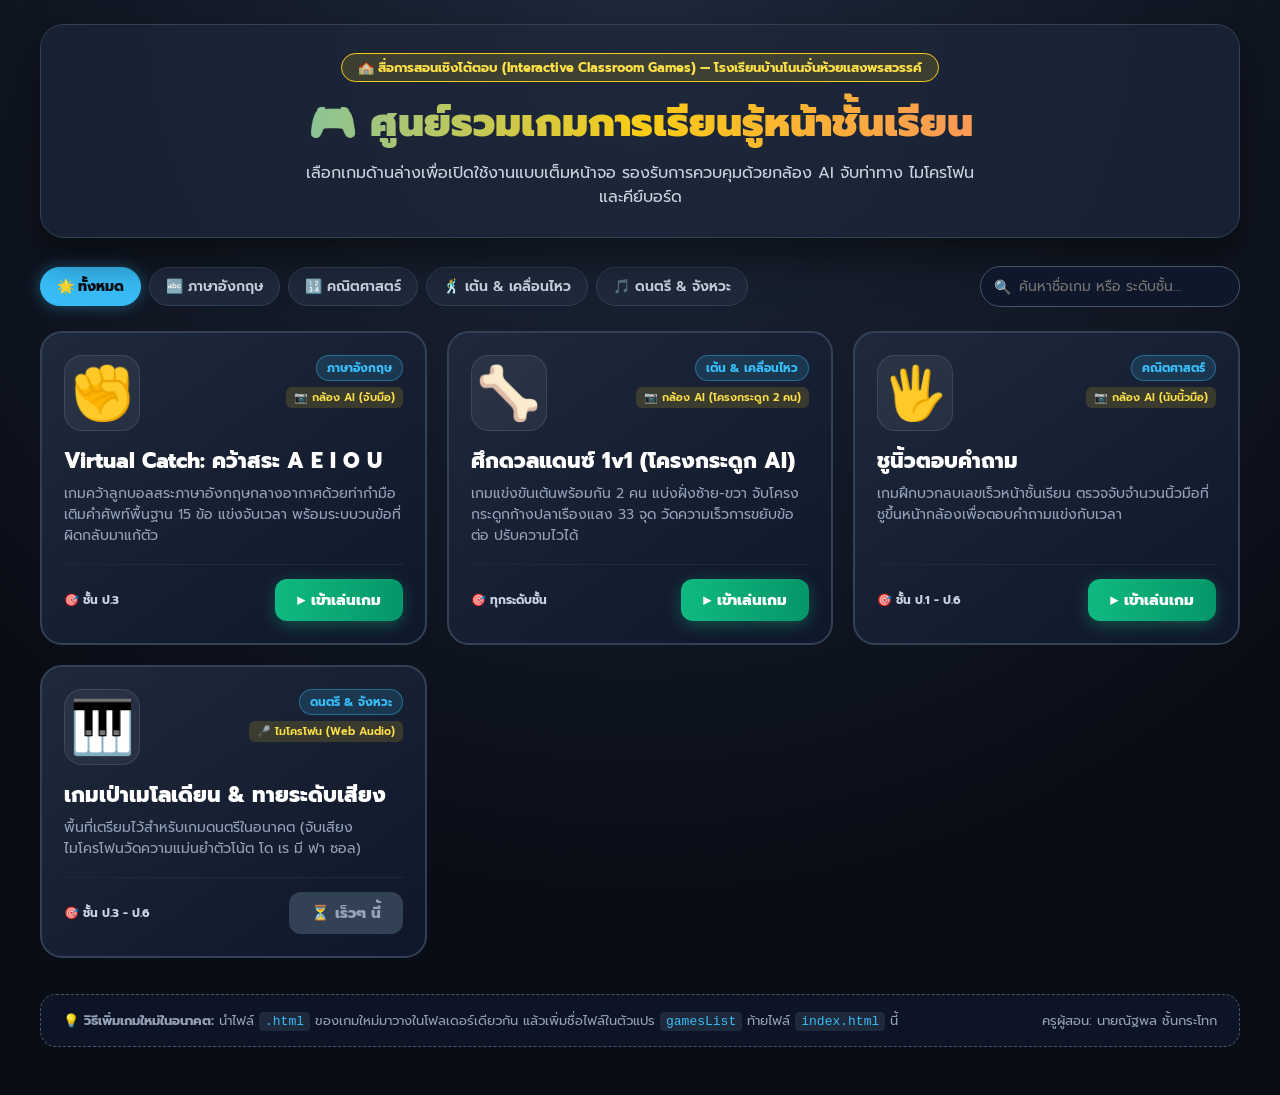
==== index.html @ 36663e43 "index.html" ====
<!DOCTYPE html>
<html lang="th">
<head>
  <meta charset="UTF-8">
  <meta name="viewport" content="width=device-width, initial-scale=1.0">
  <title>ศูนย์รวมเกมการศึกษาหน้าชั้นเรียน - โรงเรียนบ้านโนนจั่นห้วยแสงพรสวรรค์</title>
  <link href="https://fonts.googleapis.com/css2?family=Prompt:wght@400;500;600;700;800;900&display=swap" rel="stylesheet">
  <style>
    * { box-sizing: border-box; margin: 0; padding: 0; font-family: 'Prompt', sans-serif; }
    body {
      background: radial-gradient(circle at top, #1e293b 0%, #090d16 70%);
      color: #f8fafc;
      min-height: 100vh;
      display: flex;
      flex-direction: column;
      align-items: center;
      padding: 24px 16px 48px;
    }

    /* ส่วนหัวของหน้าเว็บ */
    .header {
      width: 100%;
      max-width: 1200px;
      text-align: center;
      margin-bottom: 28px;
      padding: 28px 20px;
      background: rgba(30, 41, 59, 0.65);
      border: 1px solid #334155;
      border-radius: 24px;
      backdrop-filter: blur(10px);
      box-shadow: 0 20px 40px rgba(0,0,0,0.5);
    }
    .school-badge {
      display: inline-block;
      background: rgba(250, 204, 21, 0.15);
      border: 1px solid #facc15;
      color: #fde047;
      font-size: 13px;
      font-weight: 700;
      padding: 4px 16px;
      border-radius: 999px;
      margin-bottom: 10px;
    }
    .header h1 {
      font-size: clamp(26px, 4vw, 40px);
      font-weight: 900;
      background: linear-gradient(90deg, #38bdf8, #facc15, #fb7185);
      -webkit-background-clip: text;
      -webkit-text-fill-color: transparent;
      margin-bottom: 8px;
    }
    .header p {
      color: #cbd5e1;
      font-size: 16px;
      max-width: 680px;
      margin: 0 auto;
    }

    /* แถบค้นหาและตัวกรองหมวดหมู่ */
    .filter-bar {
      width: 100%;
      max-width: 1200px;
      display: flex;
      justify-content: space-between;
      align-items: center;
      flex-wrap: wrap;
      gap: 12px;
      margin-bottom: 24px;
    }
    .category-tabs {
      display: flex;
      gap: 8px;
      flex-wrap: wrap;
    }
    .tab-btn {
      background: #1e293b;
      color: #cbd5e1;
      border: 1px solid #334155;
      padding: 8px 16px;
      border-radius: 999px;
      font-size: 14px;
      font-weight: 600;
      cursor: pointer;
      transition: all 0.2s;
    }
    .tab-btn:hover { background: #334155; color: #fff; }
    .tab-btn.active {
      background: #38bdf8;
      color: #090d16;
      border-color: #38bdf8;
      font-weight: 800;
      box-shadow: 0 0 15px rgba(56, 189, 248, 0.4);
    }

    .search-box {
      position: relative;
      min-width: 260px;
    }
    .search-box input {
      width: 100%;
      padding: 9px 16px 9px 38px;
      border-radius: 999px;
      border: 1px solid #475569;
      background: #0f172a;
      color: #fff;
      font-size: 14px;
      outline: none;
    }
    .search-box input:focus { border-color: #38bdf8; }
    .search-box::before {
      content: "🔍";
      position: absolute;
      left: 14px;
      top: 50%;
      transform: translateY(-50%);
      font-size: 14px;
    }

    /* ตารางการ์ดเกม (Grid) */
    .games-grid {
      width: 100%;
      max-width: 1200px;
      display: grid;
      grid-template-columns: repeat(auto-fill, minmax(320px, 1fr));
      gap: 20px;
    }

    .game-card {
      background: linear-gradient(145deg, #1e293b, #0f172a);
      border: 2px solid #334155;
      border-radius: 22px;
      padding: 22px;
      display: flex;
      flex-direction: column;
      justify-content: space-between;
      transition: transform 0.2s, border-color 0.2s, box-shadow 0.2s;
      position: relative;
      overflow: hidden;
    }
    .game-card:hover {
      transform: translateY(-6px);
      border-color: #38bdf8;
      box-shadow: 0 16px 35px rgba(0,0,0,0.7);
    }

    .card-top {
      display: flex;
      justify-content: space-between;
      align-items: flex-start;
      margin-bottom: 14px;
    }
    .game-icon {
      font-size: 52px;
      width: 76px;
      height: 76px;
      background: rgba(255, 255, 255, 0.06);
      border-radius: 18px;
      display: flex;
      align-items: center;
      justify-content: center;
      border: 1px solid rgba(255, 255, 255, 0.1);
    }
    .badges {
      display: flex;
      flex-direction: column;
      align-items: flex-end;
      gap: 6px;
    }
    .badge-cat {
      font-size: 12px;
      font-weight: 700;
      padding: 3px 10px;
      border-radius: 999px;
      background: rgba(56, 189, 248, 0.15);
      color: #38bdf8;
      border: 1px solid rgba(56, 189, 248, 0.4);
    }
    .badge-sensor {
      font-size: 11px;
      font-weight: 600;
      padding: 2px 8px;
      border-radius: 6px;
      background: rgba(250, 204, 21, 0.15);
      color: #fde047;
    }

    .game-title {
      font-size: 21px;
      font-weight: 800;
      color: #fff;
      margin-bottom: 6px;
    }
    .game-desc {
      font-size: 14px;
      color: #94a3b8;
      line-height: 1.5;
      margin-bottom: 18px;
    }

    .card-footer {
      display: flex;
      align-items: center;
      justify-content: space-between;
      gap: 10px;
      padding-top: 14px;
      border-top: 1px solid #1e293b;
    }
    .grade-tag {
      font-size: 12px;
      font-weight: 700;
      color: #cbd5e1;
    }
    .btn-play {
      background: linear-gradient(90deg, #10b981, #059669);
      color: #fff;
      text-decoration: none;
      font-weight: 800;
      font-size: 15px;
      padding: 10px 22px;
      border-radius: 12px;
      display: inline-flex;
      align-items: center;
      gap: 6px;
      transition: transform 0.1s, filter 0.2s;
      box-shadow: 0 4px 15px rgba(16, 185, 129, 0.35);
    }
    .btn-play:hover { filter: brightness(1.1); transform: scale(1.03); }
    .btn-play.coming-soon {
      background: #334155;
      color: #94a3b8;
      box-shadow: none;
      pointer-events: none;
    }

    /* กล่องคำแนะนำการเพิ่มเกมสำหรับครู */
    .admin-note {
      width: 100%;
      max-width: 1200px;
      margin-top: 36px;
      background: rgba(15, 23, 42, 0.8);
      border: 1px dashed #475569;
      border-radius: 16px;
      padding: 16px 22px;
      font-size: 13px;
      color: #94a3b8;
      display: flex;
      justify-content: space-between;
      align-items: center;
      flex-wrap: wrap;
      gap: 10px;
    }
    code {
      background: #1e293b;
      color: #38bdf8;
      padding: 2px 6px;
      border-radius: 4px;
      font-family: monospace;
    }
  </style>
</head>
<body>

  <!-- ส่วนหัว -->
  <header class="header">
    <div class="school-badge">🏫 สื่อการสอนเชิงโต้ตอบ (Interactive Classroom Games) — โรงเรียนบ้านโนนจั่นห้วยแสงพรสวรรค์</div>
    <h1>🎮 ศูนย์รวมเกมการเรียนรู้หน้าชั้นเรียน</h1>
    <p>เลือกเกมด้านล่างเพื่อเปิดใช้งานแบบเต็มหน้าจอ รองรับการควบคุมด้วยกล้อง AI จับท่าทาง ไมโครโฟน และคีย์บอร์ด</p>
  </header>

  <!-- แถบค้นหาและตัวกรองหมวดหมู่ -->
  <div class="filter-bar">
    <div class="category-tabs" id="categoryTabs">
      <button class="tab-btn active" data-cat="all">🌟 ทั้งหมด</button>
      <button class="tab-btn" data-cat="english">🔤 ภาษาอังกฤษ</button>
      <button class="tab-btn" data-cat="math">🔢 คณิตศาสตร์</button>
      <button class="tab-btn" data-cat="movement">🕺 เต้น & เคลื่อนไหว</button>
      <button class="tab-btn" data-cat="music">🎵 ดนตรี & จังหวะ</button>
    </div>
    <div class="search-box">
      <input type="text" id="searchInput" placeholder="ค้นหาชื่อเกม หรือ ระดับชั้น..." oninput="renderGames()">
    </div>
  </div>

  <!-- พื้นที่แสดงการ์ดเกมทั้งหมด -->
  <main class="games-grid" id="gamesGrid"></main>

  <!-- แถบแจ้งวิธีเพิ่มเกมใหม่ในอนาคต -->
  <footer class="admin-note">
    <div>💡 <strong>วิธีเพิ่มเกมใหม่ในอนาคต:</strong> นำไฟล์ <code>.html</code> ของเกมใหม่มาวางในโฟลเดอร์เดียวกัน แล้วเพิ่มชื่อไฟล์ในตัวแปร <code>gamesList</code> ท้ายไฟล์ <code>index.html</code> นี้</div>
    <div>ครูผู้สอน: นายณัฐพล ชั้นกระโทก</div>
  </footer>

  <script>
    // =========================================================================
    // 📌 รายการเกมทั้งหมด (ในอนาคตเพิ่มเกมใหม่ได้ง่ายๆ แค่คัดลอกบล็อก { ... } มาต่อท้าย)
    // =========================================================================
    const gamesList = [
      {
        title: "Virtual Catch: คว้าสระ A E I O U",
        desc: "เกมคว้าลูกบอลสระภาษาอังกฤษกลางอากาศด้วยท่ากำมือ เติมคำศัพท์พื้นฐาน 15 ข้อ แข่งจับเวลา พร้อมระบบวนข้อที่ผิดกลับมาแก้ตัว",
        icon: "✊",
        category: "english",
        categoryLabel: "ภาษาอังกฤษ",
        sensor: "📷 กล้อง AI (จับมือ)",
        grade: "ชั้น ป.3",
        file: "vowel-catch-p3.html", // ต้องตรงกับชื่อไฟล์ .html ที่บันทึกไว้
        ready: true
      },
      {
        title: "ศึกดวลแดนซ์ 1v1 (โครงกระดูก AI)",
        desc: "เกมแข่งขันเต้นพร้อมกัน 2 คน แบ่งฝั่งซ้าย-ขวา จับโครงกระดูกก้างปลาเรืองแสง 33 จุด วัดความเร็วการขยับข้อต่อ ปรับความไวได้",
        icon: "🦴",
        category: "movement",
        categoryLabel: "เต้น & เคลื่อนไหว",
        sensor: "📷 กล้อง AI (โครงกระดูก 2 คน)",
        grade: "ทุกระดับชั้น",
        file: "dance-battle-2p.html",
        ready: true
      },
      {
        title: "ชูนิ้วตอบคำถาม",
        desc: "เกมฝึกบวกลบเลขเร็วหน้าชั้นเรียน ตรวจจับจำนวนนิ้วมือที่ชูขึ้นหน้ากล้องเพื่อตอบคำถามแข่งกับเวลา",
        icon: "🖐️",
        category: "math",
        categoryLabel: "คณิตศาสตร์",
        sensor: "📷 กล้อง AI (นับนิ้วมือ)",
        grade: "ชั้น ป.1 - ป.6",
        file: "math-p3-gesture-quiz.html", // แก้ชื่อไฟล์ให้ตรงกับไฟล์เกมคณิตคิดเร็วของคุณครู
        ready: true
      },
      {
        title: "เกมเป่าเมโลเดียน & ทายระดับเสียง",
        desc: "พื้นที่เตรียมไว้สำหรับเกมดนตรีในอนาคต (จับเสียงไมโครโฟนวัดความแม่นยำตัวโน้ต โด เร มี ฟา ซอล)",
        icon: "🎹",
        category: "music",
        categoryLabel: "ดนตรี & จังหวะ",
        sensor: "🎤 ไมโครโฟน (Web Audio)",
        grade: "ชั้น ป.3 - ป.6",
        file: "melodion-pitch-game.html",
        ready: false // เปลี่ยนเป็น true เมื่อสร้างไฟล์เกมนี้เสร็จแล้ว
      }
    ];
    // =========================================================================

    let activeCategory = "all";

    // ตั้งค่าปุ่มเลือกหมวดหมู่
    document.querySelectorAll('.tab-btn').forEach(btn => {
      btn.addEventListener('click', () => {
        document.querySelectorAll('.tab-btn').forEach(b => b.classList.remove('active'));
        btn.classList.add('active');
        activeCategory = btn.dataset.cat;
        renderGames();
      });
    });

    // วาดการ์ดเกมทั้งหมดลงหน้าจอ
    function renderGames() {
      const grid = document.getElementById('gamesGrid');
      const keyword = document.getElementById('searchInput').value.toLowerCase().trim();
      grid.innerHTML = '';

      const filtered = gamesList.filter(g => {
        const matchCat = activeCategory === 'all' || g.category === activeCategory;
        const matchText = g.title.toLowerCase().includes(keyword) ||
                          g.desc.toLowerCase().includes(keyword) ||
                          g.grade.toLowerCase().includes(keyword);
        return matchCat && matchText;
      });

      if (filtered.length === 0) {
        grid.innerHTML = `<div style="grid-column: 1/-1; text-align:center; padding:40px; color:#94a3b8; font-size:18px;">ไม่พบเกมที่ค้นหา ลองเลือกหมวดหมู่ "ทั้งหมด" ดูนะครับ</div>`;
        return;
      }

      filtered.forEach(game => {
        const card = document.createElement('div');
        card.className = 'game-card';
        card.innerHTML = `
          <div>
            <div class="card-top">
              <div class="game-icon">${game.icon}</div>
              <div class="badges">
                <span class="badge-cat">${game.categoryLabel}</span>
                <span class="badge-sensor">${game.sensor}</span>
              </div>
            </div>
            <h2 class="game-title">${game.title}</h2>
            <p class="game-desc">${game.desc}</p>
          </div>
          <div class="card-footer">
            <span class="grade-tag">🎯 ${game.grade}</span>
            ${game.ready
              ? `<a href="${game.file}" target="_blank" class="btn-play">▶ เข้าเล่นเกม</a>`
              : `<span class="btn-play coming-soon">⏳ เร็วๆ นี้</span>`
            }
          </div>
        `;
        grid.appendChild(card);
      });
    }

    renderGames();
  </script>
</body>
</html>
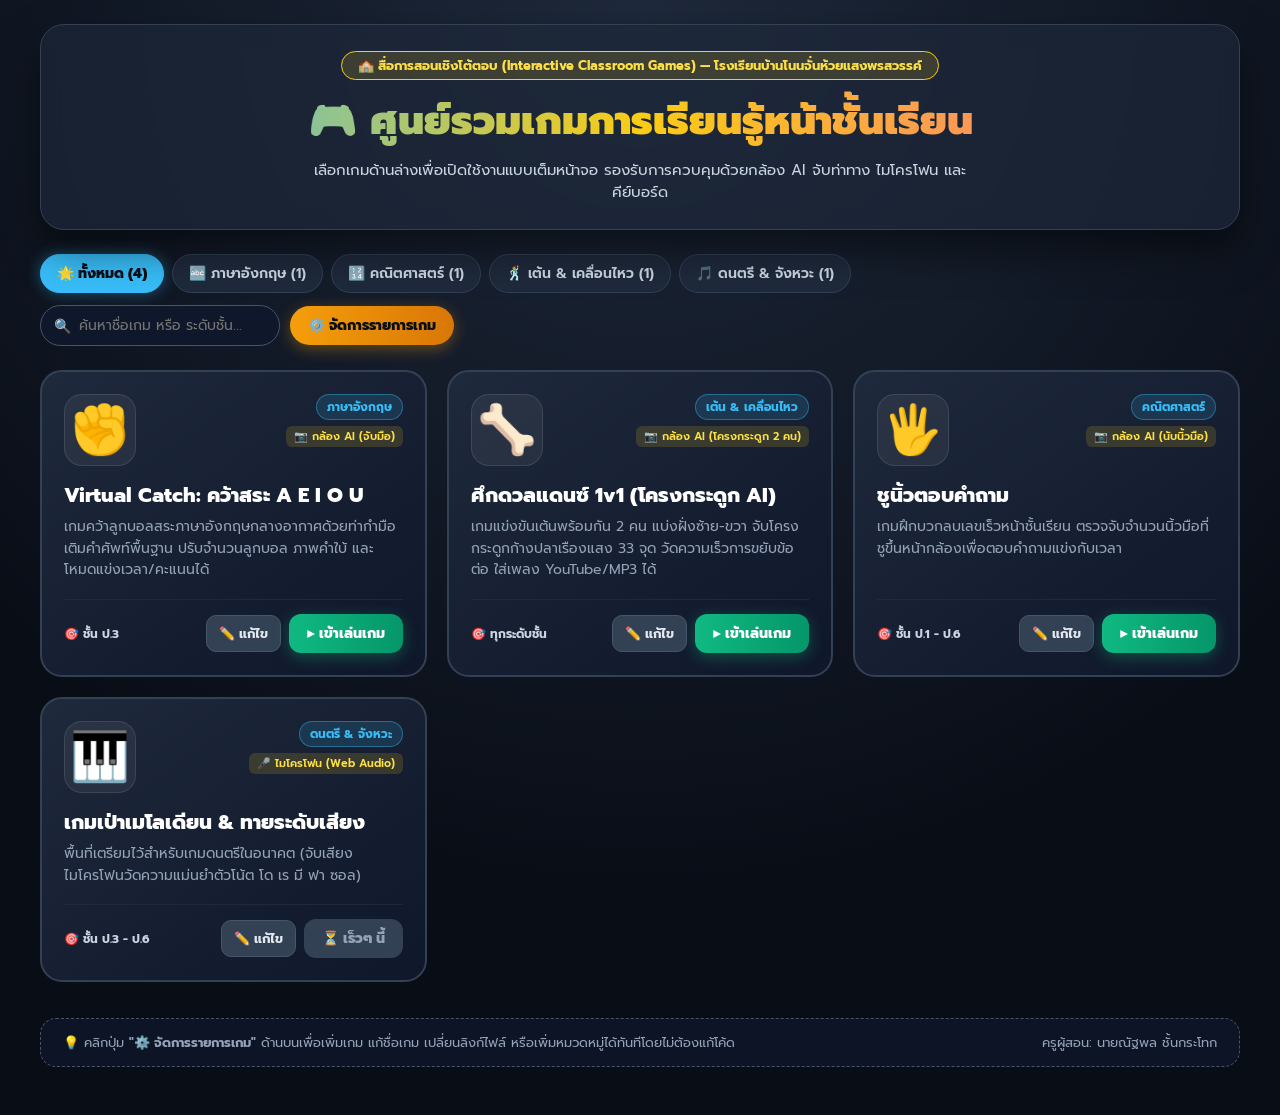
==== commit c485fb7e: "index.html" ====
--- a/index.html
+++ b/index.html
@@ -22,13 +22,14 @@
       width: 100%;
       max-width: 1200px;
       text-align: center;
-      margin-bottom: 28px;
-      padding: 28px 20px;
+      margin-bottom: 24px;
+      padding: 26px 20px;
       background: rgba(30, 41, 59, 0.65);
       border: 1px solid #334155;
       border-radius: 24px;
       backdrop-filter: blur(10px);
       box-shadow: 0 20px 40px rgba(0,0,0,0.5);
+      position: relative;
     }
     .school-badge {
       display: inline-block;
@@ -51,12 +52,12 @@
     }
     .header p {
       color: #cbd5e1;
-      font-size: 16px;
+      font-size: 15px;
       max-width: 680px;
       margin: 0 auto;
     }
 
-    /* แถบค้นหาและตัวกรองหมวดหมู่ */
+    /* แถบค้นหา ตัวกรองหมวดหมู่ และปุ่มจัดการ */
     .filter-bar {
       width: 100%;
       max-width: 1200px;
@@ -92,9 +93,15 @@
       box-shadow: 0 0 15px rgba(56, 189, 248, 0.4);
     }
 
+    .right-tools {
+      display: flex;
+      align-items: center;
+      gap: 10px;
+      flex-wrap: wrap;
+    }
     .search-box {
       position: relative;
-      min-width: 260px;
+      min-width: 240px;
     }
     .search-box input {
       width: 100%;
@@ -116,12 +123,29 @@
       font-size: 14px;
     }
 
+    .btn-manage {
+      background: linear-gradient(90deg, #f59e0b, #d97706);
+      color: #090d16;
+      border: none;
+      padding: 9px 18px;
+      border-radius: 999px;
+      font-size: 14px;
+      font-weight: 800;
+      cursor: pointer;
+      display: inline-flex;
+      align-items: center;
+      gap: 6px;
+      box-shadow: 0 4px 15px rgba(245, 158, 11, 0.35);
+      transition: transform 0.1s, filter 0.2s;
+    }
+    .btn-manage:hover { filter: brightness(1.1); transform: scale(1.03); }
+
     /* ตารางการ์ดเกม (Grid) */
     .games-grid {
       width: 100%;
       max-width: 1200px;
       display: grid;
-      grid-template-columns: repeat(auto-fill, minmax(320px, 1fr));
+      grid-template-columns: repeat(auto-fill, minmax(330px, 1fr));
       gap: 20px;
     }
 
@@ -138,7 +162,7 @@
       overflow: hidden;
     }
     .game-card:hover {
-      transform: translateY(-6px);
+      transform: translateY(-5px);
       border-color: #38bdf8;
       box-shadow: 0 16px 35px rgba(0,0,0,0.7);
     }
@@ -148,17 +172,19 @@
       justify-content: space-between;
       align-items: flex-start;
       margin-bottom: 14px;
+      gap: 10px;
     }
     .game-icon {
-      font-size: 52px;
-      width: 76px;
-      height: 76px;
+      font-size: 48px;
+      width: 72px;
+      height: 72px;
       background: rgba(255, 255, 255, 0.06);
       border-radius: 18px;
       display: flex;
       align-items: center;
       justify-content: center;
       border: 1px solid rgba(255, 255, 255, 0.1);
+      flex-shrink: 0;
     }
     .badges {
       display: flex;
@@ -185,7 +211,7 @@
     }
 
     .game-title {
-      font-size: 21px;
+      font-size: 20px;
       font-weight: 800;
       color: #fff;
       margin-bottom: 6px;
@@ -193,7 +219,7 @@
     .game-desc {
       font-size: 14px;
       color: #94a3b8;
-      line-height: 1.5;
+      line-height: 1.55;
       margin-bottom: 18px;
     }
 
@@ -201,22 +227,40 @@
       display: flex;
       align-items: center;
       justify-content: space-between;
-      gap: 10px;
+      gap: 8px;
       padding-top: 14px;
       border-top: 1px solid #1e293b;
+      flex-wrap: wrap;
     }
     .grade-tag {
       font-size: 12px;
       font-weight: 700;
       color: #cbd5e1;
     }
+    .card-actions {
+      display: flex;
+      align-items: center;
+      gap: 8px;
+    }
+    .btn-quick-edit {
+      background: #334155;
+      color: #e2e8f0;
+      border: 1px solid #475569;
+      padding: 8px 12px;
+      border-radius: 10px;
+      font-size: 13px;
+      font-weight: 700;
+      cursor: pointer;
+    }
+    .btn-quick-edit:hover { background: #475569; color: #fff; }
+
     .btn-play {
       background: linear-gradient(90deg, #10b981, #059669);
       color: #fff;
       text-decoration: none;
       font-weight: 800;
-      font-size: 15px;
-      padding: 10px 22px;
+      font-size: 14px;
+      padding: 9px 18px;
       border-radius: 12px;
       display: inline-flex;
       align-items: center;
@@ -232,7 +276,7 @@
       pointer-events: none;
     }
 
-    /* กล่องคำแนะนำการเพิ่มเกมสำหรับครู */
+    /* แถบด้านล่าง */
     .admin-note {
       width: 100%;
       max-width: 1200px;
@@ -240,7 +284,7 @@
       background: rgba(15, 23, 42, 0.8);
       border: 1px dashed #475569;
       border-radius: 16px;
-      padding: 16px 22px;
+      padding: 14px 22px;
       font-size: 13px;
       color: #94a3b8;
       display: flex;
@@ -249,12 +293,184 @@
       flex-wrap: wrap;
       gap: 10px;
     }
-    code {
+
+    /* =================================================================
+       หน้าต่างจัดการรายการเกมและหมวดหมู่ (Manager Modal)
+       ================================================================= */
+    .modal-backdrop {
+      display: none;
+      position: fixed;
+      inset: 0;
+      background: rgba(9, 13, 22, 0.9);
+      backdrop-filter: blur(6px);
+      z-index: 9999;
+      align-items: center;
+      justify-content: center;
+      padding: 16px;
+    }
+    .modal-box {
       background: #1e293b;
+      border: 2px solid #facc15;
+      border-radius: 22px;
+      width: 100%;
+      max-width: 1050px;
+      max-height: 92vh;
+      display: flex;
+      flex-direction: column;
+      overflow: hidden;
+      box-shadow: 0 25px 60px rgba(0,0,0,0.9);
+    }
+    .modal-header {
+      padding: 16px 22px;
+      background: #0f172a;
+      border-bottom: 1px solid #334155;
+      display: flex;
+      justify-content: space-between;
+      align-items: center;
+      flex-wrap: wrap;
+      gap: 10px;
+    }
+    .modal-header h2 { font-size: 18px; color: #facc15; }
+    .header-io-btns { display: flex; gap: 8px; flex-wrap: wrap; }
+    .btn-sm {
+      padding: 7px 12px;
+      border-radius: 8px;
+      border: none;
+      font-size: 13px;
+      font-weight: 700;
+      cursor: pointer;
+      color: #fff;
+    }
+    .btn-sm:hover { filter: brightness(1.1); }
+
+    .modal-body {
+      padding: 18px 22px;
+      overflow-y: auto;
+      display: flex;
+      flex-direction: column;
+      gap: 18px;
+    }
+
+    /* ส่วนจัดการหมวดหมู่ */
+    .section-card {
+      background: #0f172a;
+      border: 1px solid #334155;
+      border-radius: 14px;
+      padding: 14px 16px;
+    }
+    .section-title {
+      font-size: 14px;
+      font-weight: 800;
       color: #38bdf8;
-      padding: 2px 6px;
-      border-radius: 4px;
-      font-family: monospace;
+      margin-bottom: 10px;
+      display: flex;
+      justify-content: space-between;
+      align-items: center;
+    }
+    .cat-chips-wrap {
+      display: flex;
+      flex-wrap: wrap;
+      gap: 8px;
+      align-items: center;
+    }
+    .cat-chip {
+      display: flex;
+      align-items: center;
+      gap: 6px;
+      background: #1e293b;
+      border: 1px solid #475569;
+      padding: 4px 10px;
+      border-radius: 999px;
+      font-size: 13px;
+    }
+    .cat-chip input {
+      background: transparent;
+      border: none;
+      color: #fff;
+      font-size: 13px;
+      font-weight: 600;
+      width: 110px;
+      outline: none;
+    }
+    .cat-chip button {
+      background: transparent;
+      border: none;
+      color: #f87171;
+      font-weight: 800;
+      cursor: pointer;
+      font-size: 14px;
+    }
+
+    /* รายการฟอร์มแก้ไขแต่ละเกม */
+    .game-edit-item {
+      background: #0f172a;
+      border: 1px solid #334155;
+      border-radius: 14px;
+      padding: 14px 16px;
+      display: flex;
+      flex-direction: column;
+      gap: 10px;
+    }
+    .game-edit-item.highlight {
+      border-color: #facc15;
+      box-shadow: 0 0 15px rgba(250, 204, 21, 0.25);
+    }
+    .edit-item-head {
+      display: flex;
+      justify-content: space-between;
+      align-items: center;
+      gap: 8px;
+      flex-wrap: wrap;
+    }
+    .edit-grid {
+      display: grid;
+      grid-template-columns: 75px 1.4fr 1fr 1fr;
+      gap: 8px;
+    }
+    .edit-grid-2 {
+      display: grid;
+      grid-template-columns: 1.5fr 1fr 0.8fr;
+      gap: 8px;
+    }
+    .field-group {
+      display: flex;
+      flex-direction: column;
+      gap: 3px;
+    }
+    .field-group label {
+      font-size: 11px;
+      color: #94a3b8;
+      font-weight: 600;
+    }
+    .field-group input, .field-group select, .field-group textarea {
+      background: #1e293b;
+      border: 1px solid #475569;
+      color: #fff;
+      padding: 7px 10px;
+      border-radius: 8px;
+      font-size: 13px;
+      width: 100%;
+    }
+    .field-group input:focus, .field-group select:focus, .field-group textarea:focus {
+      border-color: #facc15;
+      outline: none;
+    }
+
+    .modal-footer {
+      padding: 14px 22px;
+      background: #0f172a;
+      border-top: 1px solid #334155;
+      display: flex;
+      justify-content: space-between;
+      align-items: center;
+      flex-wrap: wrap;
+      gap: 10px;
+    }
+
+    @media (max-width: 768px) {
+      .edit-grid, .edit-grid-2 {
+        grid-template-columns: 1fr;
+      }
     }
   </style>
 </head>
@@ -267,92 +483,195 @@
     <p>เลือกเกมด้านล่างเพื่อเปิดใช้งานแบบเต็มหน้าจอ รองรับการควบคุมด้วยกล้อง AI จับท่าทาง ไมโครโฟน และคีย์บอร์ด</p>
   </header>
 
-  <!-- แถบค้นหาและตัวกรองหมวดหมู่ -->
+  <!-- แถบค้นหา ตัวกรองหมวดหมู่ และปุ่มจัดการ -->
   <div class="filter-bar">
-    <div class="category-tabs" id="categoryTabs">
-      <button class="tab-btn active" data-cat="all">🌟 ทั้งหมด</button>
-      <button class="tab-btn" data-cat="english">🔤 ภาษาอังกฤษ</button>
-      <button class="tab-btn" data-cat="math">🔢 คณิตศาสตร์</button>
-      <button class="tab-btn" data-cat="movement">🕺 เต้น & เคลื่อนไหว</button>
-      <button class="tab-btn" data-cat="music">🎵 ดนตรี & จังหวะ</button>
-    </div>
-    <div class="search-box">
-      <input type="text" id="searchInput" placeholder="ค้นหาชื่อเกม หรือ ระดับชั้น..." oninput="renderGames()">
+    <div class="category-tabs" id="categoryTabs"></div>
+
+    <div class="right-tools">
+      <div class="search-box">
+        <input type="text" id="searchInput" placeholder="ค้นหาชื่อเกม หรือ ระดับชั้น..." oninput="renderGames()">
+      </div>
+      <button type="button" class="btn-manage" onclick="openManagerModal()">⚙️ จัดการรายการเกม</button>
     </div>
   </div>
 
   <!-- พื้นที่แสดงการ์ดเกมทั้งหมด -->
   <main class="games-grid" id="gamesGrid"></main>
 
-  <!-- แถบแจ้งวิธีเพิ่มเกมใหม่ในอนาคต -->
+  <!-- แถบด้านล่าง -->
   <footer class="admin-note">
-    <div>💡 <strong>วิธีเพิ่มเกมใหม่ในอนาคต:</strong> นำไฟล์ <code>.html</code> ของเกมใหม่มาวางในโฟลเดอร์เดียวกัน แล้วเพิ่มชื่อไฟล์ในตัวแปร <code>gamesList</code> ท้ายไฟล์ <code>index.html</code> นี้</div>
+    <div>💡 คลิกปุ่ม <strong>"⚙️ จัดการรายการเกม"</strong> ด้านบนเพื่อเพิ่มเกม แก้ชื่อเกม เปลี่ยนลิงก์ไฟล์ หรือเพิ่มหมวดหมู่ได้ทันทีโดยไม่ต้องแก้โค้ด</div>
     <div>ครูผู้สอน: นายณัฐพล ชั้นกระโทก</div>
   </footer>
 
+  <!-- หน้าต่างจัดการรายการเกมและหมวดหมู่ -->
+  <div class="modal-backdrop" id="managerModal">
+    <div class="modal-box">
+      <div class="modal-header">
+        <h2>⚙️ จัดการรายการเกมและหมวดหมู่</h2>
+        <div class="header-io-btns">
+          <input type="file" id="importJsonInput" accept=".json" style="display:none;" onchange="importPortalConfig(event)">
+          <button type="button" class="btn-sm" style="background:#0ea5e9;" onclick="document.getElementById('importJsonInput').click()">📂 นำเข้า (.json)</button>
+          <button type="button" class="btn-sm" style="background:#6366f1;" onclick="exportPortalConfig()">💾 ส่งออกไฟล์ตั้งค่า (games-config.json)</button>
+          <button type="button" class="btn-sm" style="background:#475569;" onclick="resetPortalConfig()">🔄 คืนค่าเริ่มต้น</button>
+        </div>
+      </div>
+
+      <div class="modal-body">
+        <!-- จัดการหมวดหมู่ -->
+        <div class="section-card">
+          <div class="section-title">
+            <span>🏷️ หมวดหมู่เกม (แท็บตัวกรองด้านบน)</span>
+            <button type="button" class="btn-sm" style="background:#3b82f6;" onclick="addNewCategory()">➕ เพิ่มหมวดหมู่</button>
+          </div>
+          <div class="cat-chips-wrap" id="categoryEditorWrap"></div>
+        </div>
+
+        <!-- จัดการรายการเกม -->
+        <div style="display:flex; justify-content:space-between; align-items:center;">
+          <span style="font-size:15px; font-weight:800; color:#facc15;">🕹️ รายการเกมทั้งหมด (<span id="draftGameCount">0</span> เกม)</span>
+          <button type="button" class="btn-sm" style="background:#10b981; color:#052e16;" onclick="addNewGameItem()">➕ เพิ่มเกมใหม่</button>
+        </div>
+
+        <div id="gamesEditorList" style="display:flex; flex-direction:column; gap:12px;"></div>
+      </div>
+
+      <div class="modal-footer">
+        <span style="font-size:12px; color:#94a3b8;">* หากต้องการอัปเดตให้ทุกเครื่องที่เข้าผ่าน GitHub เห็นตรงกัน ให้กดส่งออกไฟล์ <code>games-config.json</code> ไปวางทับในโฟลเดอร์เว็บ</span>
+        <div style="display:flex; gap:10px;">
+          <button type="button" class="btn-sm" style="background:#475569; padding:10px 18px;" onclick="closeManagerModal(false)">ยกเลิก</button>
+          <button type="button" class="btn-sm" style="background:#10b981; color:#052e16; font-size:15px; padding:10px 24px;" onclick="closeManagerModal(true)">✅ บันทึกการเปลี่ยนแปลง</button>
+        </div>
+      </div>
+    </div>
+  </div>
+
   <script>
-    // =========================================================================
-    // 📌 รายการเกมทั้งหมด (ในอนาคตเพิ่มเกมใหม่ได้ง่ายๆ แค่คัดลอกบล็อก { ... } มาต่อท้าย)
-    // =========================================================================
-    const gamesList = [
-      {
-        title: "Virtual Catch: คว้าสระ A E I O U",
-        desc: "เกมคว้าลูกบอลสระภาษาอังกฤษกลางอากาศด้วยท่ากำมือ เติมคำศัพท์พื้นฐาน 15 ข้อ แข่งจับเวลา พร้อมระบบวนข้อที่ผิดกลับมาแก้ตัว",
-        icon: "✊",
-        category: "english",
-        categoryLabel: "ภาษาอังกฤษ",
-        sensor: "📷 กล้อง AI (จับมือ)",
-        grade: "ชั้น ป.3",
-        file: "vowel-catch-p3.html", // ต้องตรงกับชื่อไฟล์ .html ที่บันทึกไว้
-        ready: true
-      },
-      {
-        title: "ศึกดวลแดนซ์ 1v1 (โครงกระดูก AI)",
-        desc: "เกมแข่งขันเต้นพร้อมกัน 2 คน แบ่งฝั่งซ้าย-ขวา จับโครงกระดูกก้างปลาเรืองแสง 33 จุด วัดความเร็วการขยับข้อต่อ ปรับความไวได้",
-        icon: "🦴",
-        category: "movement",
-        categoryLabel: "เต้น & เคลื่อนไหว",
-        sensor: "📷 กล้อง AI (โครงกระดูก 2 คน)",
-        grade: "ทุกระดับชั้น",
-        file: "dance-battle-2p.html",
-        ready: true
-      },
-      {
-        title: "ชูนิ้วตอบคำถาม",
-        desc: "เกมฝึกบวกลบเลขเร็วหน้าชั้นเรียน ตรวจจับจำนวนนิ้วมือที่ชูขึ้นหน้ากล้องเพื่อตอบคำถามแข่งกับเวลา",
-        icon: "🖐️",
-        category: "math",
-        categoryLabel: "คณิตศาสตร์",
-        sensor: "📷 กล้อง AI (นับนิ้วมือ)",
-        grade: "ชั้น ป.1 - ป.6",
-        file: "math-p3-gesture-quiz.html", // แก้ชื่อไฟล์ให้ตรงกับไฟล์เกมคณิตคิดเร็วของคุณครู
-        ready: true
-      },
-      {
-        title: "เกมเป่าเมโลเดียน & ทายระดับเสียง",
-        desc: "พื้นที่เตรียมไว้สำหรับเกมดนตรีในอนาคต (จับเสียงไมโครโฟนวัดความแม่นยำตัวโน้ต โด เร มี ฟา ซอล)",
-        icon: "🎹",
-        category: "music",
-        categoryLabel: "ดนตรี & จังหวะ",
-        sensor: "🎤 ไมโครโฟน (Web Audio)",
-        grade: "ชั้น ป.3 - ป.6",
-        file: "melodion-pitch-game.html",
-        ready: false // เปลี่ยนเป็น true เมื่อสร้างไฟล์เกมนี้เสร็จแล้ว
+    const STORAGE_KEY = "nonchan_classroom_games_portal_v1";
+
+    // ข้อมูลตั้งต้น (Fallback หากยังไม่มีไฟล์ games-config.json หรือ localStorage)
+    const defaultPortalData = {
+      categories: [
+        { id: "english", label: "🔤 ภาษาอังกฤษ" },
+        { id: "math", label: "🔢 คณิตศาสตร์" },
+        { id: "movement", label: "🕺 เต้น & เคลื่อนไหว" },
+        { id: "music", label: "🎵 ดนตรี & จังหวะ" }
+      ],
+      games: [
+        {
+          title: "Virtual Catch: คว้าสระ A E I O U",
+          desc: "เกมคว้าลูกบอลสระภาษาอังกฤษกลางอากาศด้วยท่ากำมือ เติมคำศัพท์พื้นฐาน ปรับจำนวนลูกบอล ภาพคำใบ้ และโหมดแข่งเวลา/คะแนนได้",
+          icon: "✊",
+          category: "english",
+          sensor: "📷 กล้อง AI (จับมือ)",
+          grade: "ชั้น ป.3",
+          file: "vowel-catch-p3.html",
+          ready: true
+        },
+        {
+          title: "ศึกดวลแดนซ์ 1v1 (โครงกระดูก AI)",
+          desc: "เกมแข่งขันเต้นพร้อมกัน 2 คน แบ่งฝั่งซ้าย-ขวา จับโครงกระดูกก้างปลาเรืองแสง 33 จุด วัดความเร็วการขยับข้อต่อ ใส่เพลง YouTube/MP3 ได้",
+          icon: "🦴",
+          category: "movement",
+          sensor: "📷 กล้อง AI (โครงกระดูก 2 คน)",
+          grade: "ทุกระดับชั้น",
+          file: "dance-battle-2p.html",
+          ready: true
+        },
+        {
+          title: "ชูนิ้วตอบคำถาม",
+          desc: "เกมฝึกบวกลบเลขเร็วหน้าชั้นเรียน ตรวจจับจำนวนนิ้วมือที่ชูขึ้นหน้ากล้องเพื่อตอบคำถามแข่งกับเวลา",
+          icon: "🖐️",
+          category: "math",
+          sensor: "📷 กล้อง AI (นับนิ้วมือ)",
+          grade: "ชั้น ป.1 - ป.6",
+          file: "math-p3-gesture-quiz.html",
+          ready: true
+        },
+        {
+          title: "เกมเป่าเมโลเดียน & ทายระดับเสียง",
+          desc: "พื้นที่เตรียมไว้สำหรับเกมดนตรีในอนาคต (จับเสียงไมโครโฟนวัดความแม่นยำตัวโน้ต โด เร มี ฟา ซอล)",
+          icon: "🎹",
+          category: "music",
+          sensor: "🎤 ไมโครโฟน (Web Audio)",
+          grade: "ชั้น ป.3 - ป.6",
+          file: "melodion-pitch-game.html",
+          ready: false
+        }
+      ]
+    };
+
+    let portalData = JSON.parse(JSON.stringify(defaultPortalData));
+    let draftData = null;
+    let activeCategory = "all";
+
+    // โหลดข้อมูลตามลำดับความสำคัญ: localStorage -> games-config.json -> defaultPortalData
+    async function initPortal() {
+      let loadedFromLocal = false;
+      try {
+        const localStr = localStorage.getItem(STORAGE_KEY);
+        if (localStr) {
+          const parsed = JSON.parse(localStr);
+          if (parsed && Array.isArray(parsed.games) && Array.isArray(parsed.categories)) {
+            portalData = parsed;
+            loadedFromLocal = true;
+          }
+        }
+      } catch (e) {}
+
+      if (!loadedFromLocal) {
+        try {
+          const res = await fetch('./games-config.json', { cache: 'no-store' });
+          if (res.ok) {
+            const externalJson = await res.json();
+            if (externalJson && Array.isArray(externalJson.games) && Array.isArray(externalJson.categories)) {
+              portalData = externalJson;
+            }
+          }
+        } catch (e) {
+          // ไม่มีไฟล์ games-config.json ภายนอก ให้ใช้ค่าเริ่มต้นต่อไป
+        }
       }
-    ];
-    // =========================================================================
-
-    let activeCategory = "all";
-
-    // ตั้งค่าปุ่มเลือกหมวดหมู่
-    document.querySelectorAll('.tab-btn').forEach(btn => {
-      btn.addEventListener('click', () => {
-        document.querySelectorAll('.tab-btn').forEach(b => b.classList.remove('active'));
-        btn.classList.add('active');
-        activeCategory = btn.dataset.cat;
+
+      renderCategoryTabs();
+      renderGames();
+    }
+
+    function getCategoryLabel(catId) {
+      const found = portalData.categories.find(c => c.id === catId);
+      if (!found) return "ทั่วไป";
+      // ตัดอีโมจิด้านหน้าออกสำหรับแสดงในป้าย badge บนการ์ด
+      return found.label.replace(/^[^\u0E00-\u0E7Fa-zA-Z0-9]+\s*/, '') || found.label;
+    }
+
+    // วาดปุ่มเลือกหมวดหมู่ด้านบน
+    function renderCategoryTabs() {
+      const wrap = document.getElementById('categoryTabs');
+      wrap.innerHTML = '';
+
+      const allBtn = document.createElement('button');
+      allBtn.className = `tab-btn ${activeCategory === 'all' ? 'active' : ''}`;
+      allBtn.textContent = `🌟 ทั้งหมด (${portalData.games.length})`;
+      allBtn.onclick = () => {
+        activeCategory = 'all';
+        renderCategoryTabs();
         renderGames();
+      };
+      wrap.appendChild(allBtn);
+
+      portalData.categories.forEach(cat => {
+        const count = portalData.games.filter(g => g.category === cat.id).length;
+        const btn = document.createElement('button');
+        btn.className = `tab-btn ${activeCategory === cat.id ? 'active' : ''}`;
+        btn.textContent = `${cat.label} (${count})`;
+        btn.onclick = () => {
+          activeCategory = cat.id;
+          renderCategoryTabs();
+          renderGames();
+        };
+        wrap.appendChild(btn);
       });
-    });
+    }
 
     // วาดการ์ดเกมทั้งหมดลงหน้าจอ
     function renderGames() {
@@ -360,16 +679,19 @@
       const keyword = document.getElementById('searchInput').value.toLowerCase().trim();
       grid.innerHTML = '';
 
-      const filtered = gamesList.filter(g => {
-        const matchCat = activeCategory === 'all' || g.category === activeCategory;
-        const matchText = g.title.toLowerCase().includes(keyword) ||
-                          g.desc.toLowerCase().includes(keyword) ||
-                          g.grade.toLowerCase().includes(keyword);
-        return matchCat && matchText;
-      });
+      const filtered = portalData.games
+        .map((g, originalIndex) => ({ ...g, originalIndex }))
+        .filter(g => {
+          const matchCat = activeCategory === 'all' || g.category === activeCategory;
+          const matchText = (g.title || '').toLowerCase().includes(keyword) ||
+                            (g.desc || '').toLowerCase().includes(keyword) ||
+                            (g.grade || '').toLowerCase().includes(keyword) ||
+                            (g.sensor || '').toLowerCase().includes(keyword);
+          return matchCat && matchText;
+        });
 
       if (filtered.length === 0) {
-        grid.innerHTML = `<div style="grid-column: 1/-1; text-align:center; padding:40px; color:#94a3b8; font-size:18px;">ไม่พบเกมที่ค้นหา ลองเลือกหมวดหมู่ "ทั้งหมด" ดูนะครับ</div>`;
+        grid.innerHTML = `<div style="grid-column: 1/-1; text-align:center; padding:40px; color:#94a3b8; font-size:18px;">ไม่พบเกมที่ค้นหา ลองเลือกหมวดหมู่ "ทั้งหมด" หรือกด "⚙️ จัดการรายการเกม" เพื่อเพิ่มเกมใหม่ครับ</div>`;
         return;
       }
 
@@ -379,28 +701,291 @@
         card.innerHTML = `
           <div>
             <div class="card-top">
-              <div class="game-icon">${game.icon}</div>
+              <div class="game-icon">${escapeHTML(game.icon || '🎮')}</div>
               <div class="badges">
-                <span class="badge-cat">${game.categoryLabel}</span>
-                <span class="badge-sensor">${game.sensor}</span>
+                <span class="badge-cat">${escapeHTML(getCategoryLabel(game.category))}</span>
+                <span class="badge-sensor">${escapeHTML(game.sensor || '📷 กล้อง AI')}</span>
               </div>
             </div>
-            <h2 class="game-title">${game.title}</h2>
-            <p class="game-desc">${game.desc}</p>
+            <h2 class="game-title">${escapeHTML(game.title)}</h2>
+            <p class="game-desc">${escapeHTML(game.desc)}</p>
           </div>
           <div class="card-footer">
-            <span class="grade-tag">🎯 ${game.grade}</span>
-            ${game.ready
-              ? `<a href="${game.file}" target="_blank" class="btn-play">▶ เข้าเล่นเกม</a>`
-              : `<span class="btn-play coming-soon">⏳ เร็วๆ นี้</span>`
-            }
+            <span class="grade-tag">🎯 ${escapeHTML(game.grade || 'ทุกระดับชั้น')}</span>
+            <div class="card-actions">
+              <button type="button" class="btn-quick-edit" title="แก้ไขข้อมูลเกมนี้" onclick="openManagerModal(${game.originalIndex})">✏️ แก้ไข</button>
+              ${game.ready
+                ? `<a href="${escapeAttr(game.file)}" target="_blank" class="btn-play">▶ เข้าเล่นเกม</a>`
+                : `<span class="btn-play coming-soon">⏳ เร็วๆ นี้</span>`
+              }
+            </div>
           </div>
         `;
         grid.appendChild(card);
       });
     }
 
-    renderGames();
+    function escapeHTML(str) {
+      return String(str || '')
+        .replace(/&/g, '&')
+        .replace(/</g, '<')
+        .replace(/>/g, '>');
+    }
+
+    function escapeAttr(str) {
+      return String(str || '').replace(/"/g, '"');
+    }
+
+    // =========================================================================
+    // ระบบหน้าต่างจัดการรายการเกมและหมวดหมู่ (Manager Modal)
+    // =========================================================================
+    function openManagerModal(focusGameIdx = null) {
+      draftData = JSON.parse(JSON.stringify(portalData));
+      renderCategoryEditor();
+      renderGamesEditorList(focusGameIdx);
+      document.getElementById('managerModal').style.display = 'flex';
+
+      if (focusGameIdx !== null) {
+        setTimeout(() => {
+          const targetCard = document.getElementById(`editGameCard_${focusGameIdx}`);
+          if (targetCard) targetCard.scrollIntoView({ behavior: 'smooth', block: 'center' });
+        }, 100);
+      }
+    }
+
+    function closeManagerModal(save) {
+      if (save) {
+        // ตรวจสอบความครบถ้วน
+        for (let i = 0; i < draftData.categories.length; i++) {
+          if (!draftData.categories[i].label.trim()) {
+            alert(`กรุณากรอกชื่อหมวดหมู่ที่ ${i + 1} ให้ครบครับ`);
+            return;
+          }
+        }
+        for (let i = 0; i < draftData.games.length; i++) {
+          const g = draftData.games[i];
+          if (!g.title.trim()) {
+            alert(`กรุณากรอกชื่อเกมในรายการที่ ${i + 1} ให้ครบครับ`);
+            return;
+          }
+          if (g.ready && !g.file.trim()) {
+            alert(`กรุณากรอกชื่อไฟล์ .html หรือลิงก์ URL ของเกม "${g.title}" ครับ`);
+            return;
+          }
+        }
+
+        portalData = JSON.parse(JSON.stringify(draftData));
+        try {
+          localStorage.setItem(STORAGE_KEY, JSON.stringify(portalData));
+        } catch (e) {}
+
+        if (activeCategory !== 'all' && !portalData.categories.some(c => c.id === activeCategory)) {
+          activeCategory = 'all';
+        }
+        renderCategoryTabs();
+        renderGames();
+      }
+      document.getElementById('managerModal').style.display = 'none';
+    }
+
+    function renderCategoryEditor() {
+      const wrap = document.getElementById('categoryEditorWrap');
+      wrap.innerHTML = '';
+
+      draftData.categories.forEach((cat, idx) => {
+        const chip = document.createElement('div');
+        chip.className = 'cat-chip';
+
+        const inp = document.createElement('input');
+        inp.type = 'text';
+        inp.value = cat.label;
+        inp.placeholder = 'ชื่อหมวดหมู่';
+        inp.oninput = (e) => {
+          draftData.categories[idx].label = e.target.value;
+          renderGamesEditorList();
+        };
+
+        const delBtn = document.createElement('button');
+        delBtn.type = 'button';
+        delBtn.textContent = '✕';
+        delBtn.title = 'ลบหมวดหมู่นี้';
+        delBtn.onclick = () => {
+          if (draftData.categories.length <= 1) {
+            alert("ต้องมีหมวดหมู่อย่างน้อย 1 หมวดหมู่ครับ");
+            return;
+          }
+          const removedId = draftData.categories[idx].id;
+          draftData.categories.splice(idx, 1);
+          const fallbackId = draftData.categories[0].id;
+          draftData.games.forEach(g => {
+            if (g.category === removedId) g.category = fallbackId;
+          });
+          renderCategoryEditor();
+          renderGamesEditorList();
+        };
+
+        chip.append(inp, delBtn);
+        wrap.appendChild(chip);
+      });
+    }
+
+    function addNewCategory() {
+      const newId = 'cat_' + Date.now();
+      draftData.categories.push({ id: newId, label: '📚 หมวดหมู่ใหม่' });
+      renderCategoryEditor();
+      renderGamesEditorList();
+    }
+
+    function renderGamesEditorList(highlightIdx = null) {
+      const container = document.getElementById('gamesEditorList');
+      container.innerHTML = '';
+      document.getElementById('draftGameCount').textContent = draftData.games.length;
+
+      draftData.games.forEach((game, idx) => {
+        const item = document.createElement('div');
+        item.className = `game-edit-item ${highlightIdx === idx ? 'highlight' : ''}`;
+        item.id = `editGameCard_${idx}`;
+
+        // สร้างตัวเลือกหมวดหมู่
+        const catOptions = draftData.categories.map(c =>
+          `<option value="${escapeAttr(c.id)}" ${game.category === c.id ? 'selected' : ''}>${escapeHTML(c.label)}</option>`
+        ).join('');
+
+        item.innerHTML = `
+          <div class="edit-item-head">
+            <span style="font-weight:800; color:#38bdf8; font-size:14px;">เกมที่ ${idx + 1}</span>
+            <div style="display:flex; gap:6px;">
+              <button type="button" class="btn-sm" style="background:#334155;" onclick="moveGameItem(${idx}, -1)" ${idx === 0 ? 'disabled' : ''}>⬆️ เลื่อนขึ้น</button>
+              <button type="button" class="btn-sm" style="background:#334155;" onclick="moveGameItem(${idx}, 1)" ${idx === draftData.games.length - 1 ? 'disabled' : ''}>⬇️ เลื่อนลง</button>
+              <button type="button" class="btn-sm" style="background:#ef4444;" onclick="deleteGameItem(${idx})">🗑️ ลบเกมนี้</button>
+            </div>
+          </div>
+
+          <div class="edit-grid">
+            <div class="field-group">
+              <label>ไอคอน</label>
+              <input type="text" value="${escapeAttr(game.icon)}" style="text-align:center; font-size:18px;" oninput="draftData.games[${idx}].icon = this.value">
+            </div>
+            <div class="field-group">
+              <label>ชื่อเกม</label>
+              <input type="text" value="${escapeAttr(game.title)}" placeholder="เช่น เกมทายคำศัพท์" oninput="draftData.games[${idx}].title = this.value">
+            </div>
+            <div class="field-group">
+              <label>หมวดหมู่</label>
+              <select onchange="draftData.games[${idx}].category = this.value">${catOptions}</select>
+            </div>
+            <div class="field-group">
+              <label>ระดับชั้น</label>
+              <input type="text" value="${escapeAttr(game.grade)}" placeholder="เช่น ชั้น ป.3" oninput="draftData.games[${idx}].grade = this.value">
+            </div>
+          </div>
+
+          <div class="edit-grid-2">
+            <div class="field-group">
+              <label>ชื่อไฟล์เกม (.html) หรือ ลิงก์ URL</label>
+              <input type="text" value="${escapeAttr(game.file)}" placeholder="เช่น my-game.html หรือ https://..." oninput="draftData.games[${idx}].file = this.value">
+            </div>
+            <div class="field-group">
+              <label>อุปกรณ์ควบคุม / เซนเซอร์</label>
+              <input type="text" value="${escapeAttr(game.sensor)}" placeholder="เช่น 📷 กล้อง AI (จับมือ)" oninput="draftData.games[${idx}].sensor = this.value">
+            </div>
+            <div class="field-group">
+              <label>สถานะการเปิดใช้งาน</label>
+              <select onchange="draftData.games[${idx}].ready = (this.value === 'true')">
+                <option value="true" ${game.ready ? 'selected' : ''}>✅ พร้อมเล่น</option>
+                <option value="false" ${!game.ready ? 'selected' : ''}>⏳ เร็วๆ นี้</option>
+              </select>
+            </div>
+          </div>
+
+          <div class="field-group">
+            <label>คำอธิบายเกมสั้นๆ</label>
+            <input type="text" value="${escapeAttr(game.desc)}" placeholder="อธิบายกติกาหรือจุดเด่นของเกม..." oninput="draftData.games[${idx}].desc = this.value">
+          </div>
+        `;
+        container.appendChild(item);
+      });
+    }
+
+    function addNewGameItem() {
+      const defaultCat = draftData.categories[0] ? draftData.categories[0].id : 'english';
+      draftData.games.push({
+        title: "เกมใหม่",
+        desc: "คำอธิบายวิธีการเล่นเกมหน้าชั้นเรียน",
+        icon: "🎮",
+        category: defaultCat,
+        sensor: "📷 กล้อง AI",
+        grade: "ทุกระดับชั้น",
+        file: "new-game.html",
+        ready: true
+      });
+      renderGamesEditorList(draftData.games.length - 1);
+      setTimeout(() => {
+        const lastCard = document.getElementById(`editGameCard_${draftData.games.length - 1}`);
+        if (lastCard) lastCard.scrollIntoView({ behavior: 'smooth', block: 'center' });
+      }, 80);
+    }
+
+    function deleteGameItem(idx) {
+      if (!confirm(`ต้องการลบเกม "${draftData.games[idx].title}" ออกจากรายการใช่หรือไม่?`)) return;
+      draftData.games.splice(idx, 1);
+      renderGamesEditorList();
+    }
+
+    function moveGameItem(idx, dir) {
+      const target = idx + dir;
+      if (target < 0 || target >= draftData.games.length) return;
+      const temp = draftData.games[idx];
+      draftData.games[idx] = draftData.games[target];
+      draftData.games[target] = temp;
+      renderGamesEditorList(target);
+    }
+
+    function resetPortalConfig() {
+      if (confirm("ต้องการล้างค่าที่แก้ไขเองและคืนค่าเริ่มต้นทั้งหมดหรือไม่?")) {
+        localStorage.removeItem(STORAGE_KEY);
+        draftData = JSON.parse(JSON.stringify(defaultPortalData));
+        renderCategoryEditor();
+        renderGamesEditorList();
+      }
+    }
+
+    function exportPortalConfig() {
+      const dataStr = JSON.stringify(draftData, null, 2);
+      const blob = new Blob([dataStr], { type: "application/json" });
+      const url = URL.createObjectURL(blob);
+      const a = document.createElement('a');
+      a.href = url;
+      a.download = "games-config.json";
+      document.body.appendChild(a);
+      a.click();
+      document.body.removeChild(a);
+      URL.revokeObjectURL(url);
+    }
+
+    function importPortalConfig(event) {
+      const file = event.target.files[0];
+      if (!file) return;
+      const reader = new FileReader();
+      reader.onload = function(e) {
+        try {
+          const parsed = JSON.parse(e.target.result);
+          if (!parsed || !Array.isArray(parsed.games) || !Array.isArray(parsed.categories)) {
+            throw new Error("รูปแบบไฟล์ไม่ถูกต้อง");
+          }
+          draftData = parsed;
+          renderCategoryEditor();
+          renderGamesEditorList();
+          alert(`นำเข้าข้อมูลสำเร็จ (${parsed.games.length} เกม) กด '✅ บันทึกการเปลี่ยนแปลง' เพื่อใช้งานครับ`);
+        } catch (err) {
+          alert("ไม่สามารถนำเข้าไฟล์ได้: กรุณาเลือกไฟล์ games-config.json ที่ส่งออกจากหน้านี้เท่านั้น");
+        }
+        event.target.value = '';
+      };
+      reader.readAsText(file);
+    }
+
+    initPortal();
   </script>
 </body>
 </html>
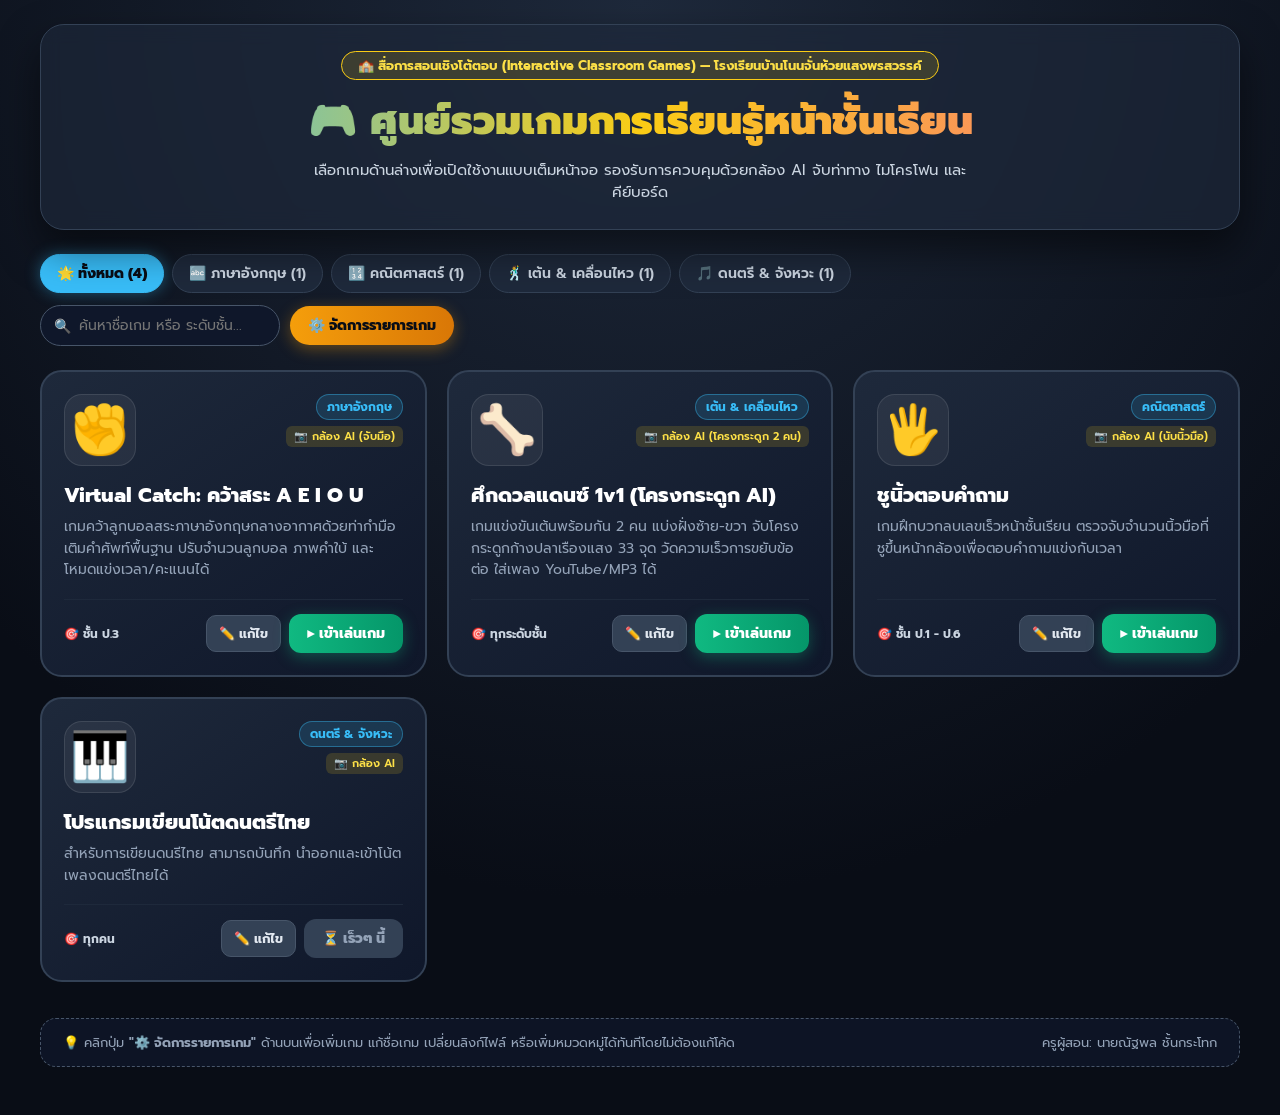
==== commit d008a2dc: "index.html" ====
--- a/index.html
+++ b/index.html
@@ -589,13 +589,13 @@
           ready: true
         },
         {
-          title: "เกมเป่าเมโลเดียน & ทายระดับเสียง",
-          desc: "พื้นที่เตรียมไว้สำหรับเกมดนตรีในอนาคต (จับเสียงไมโครโฟนวัดความแม่นยำตัวโน้ต โด เร มี ฟา ซอล)",
+          title: "โปรแกรมเขียนโน้ตดนตรีไทย",
+          desc: "สำหรับการเขียนดนรีไทย สามารถบันทึก นำออกและเข้าโน้ตเพลงดนตรีไทยได้",
           icon: "🎹",
           category: "music",
-          sensor: "🎤 ไมโครโฟน (Web Audio)",
-          grade: "ชั้น ป.3 - ป.6",
-          file: "melodion-pitch-game.html",
+          sensor: "",
+          grade: "ทุกคน",
+          file: "thaiscore.html",
           ready: false
         }
       ]
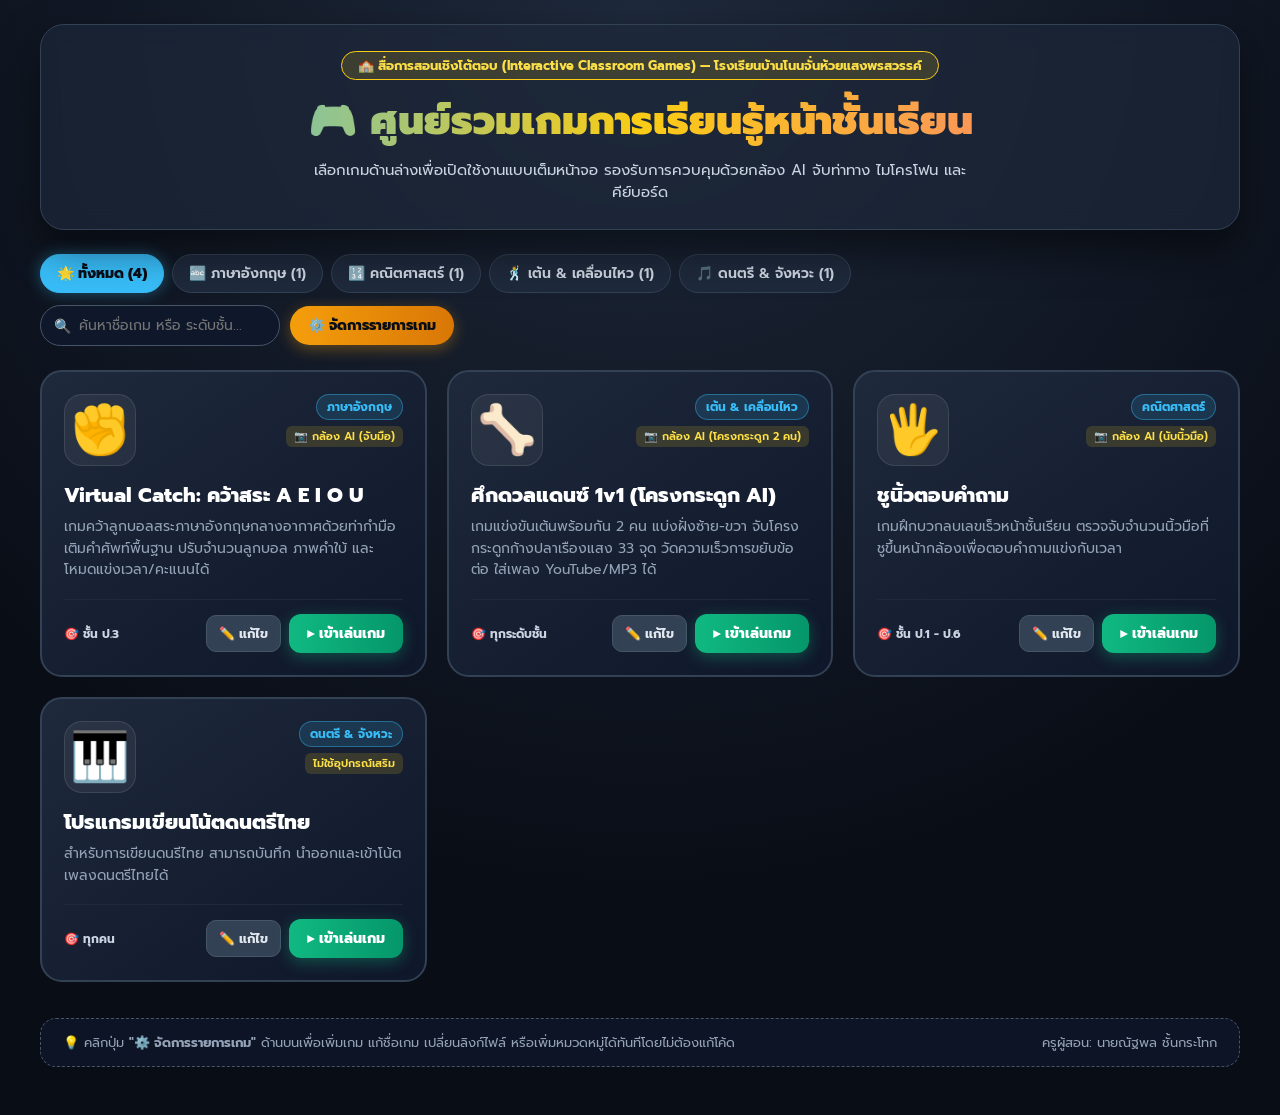
==== commit cf5b82b4: "Update index.html" ====
--- a/index.html
+++ b/index.html
@@ -593,10 +593,10 @@
           desc: "สำหรับการเขียนดนรีไทย สามารถบันทึก นำออกและเข้าโน้ตเพลงดนตรีไทยได้",
           icon: "🎹",
           category: "music",
-          sensor: "",
+          sensor: "ไม่ใช้อุปกรณ์เสริม",
           grade: "ทุกคน",
           file: "thaiscore.html",
-          ready: false
+          ready: true
         }
       ]
     };
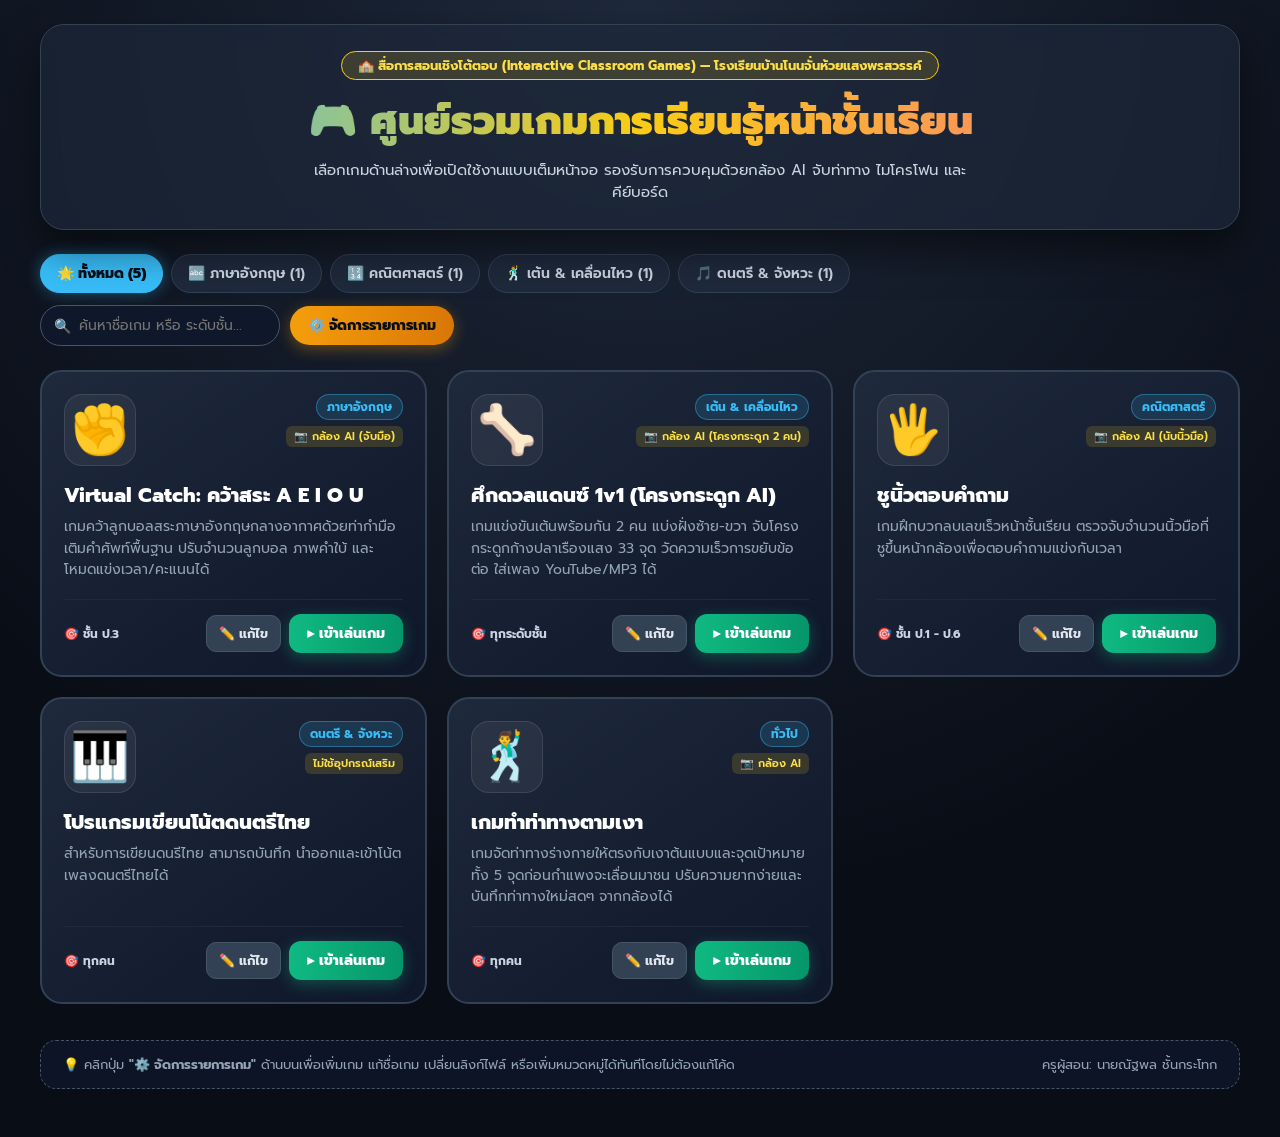
==== commit 7b87dcd5: "Update index.html" ====
--- a/index.html
+++ b/index.html
@@ -597,6 +597,16 @@
           grade: "ทุกคน",
           file: "thaiscore.html",
           ready: true
+        },
+        {
+          title: "เกมทำท่าทางตามเงา",
+          desc: "เกมจัดท่าทางร่างกายให้ตรงกับเงาต้นแบบและจุดเป้าหมายทั้ง 5 จุดก่อนกำแพงจะเลื่อนมาชน ปรับความยากง่ายและบันทึกท่าทางใหม่สดๆ จากกล้องได้",
+          icon: "🕺",
+          category: "🕺 เต้น & เคลื่อนไหวc",
+          sensor: "📷 กล้อง AI",
+          grade: "ทุกคน",
+          file: "human-tetris-pose.html",
+          ready: true
         }
       ]
     };
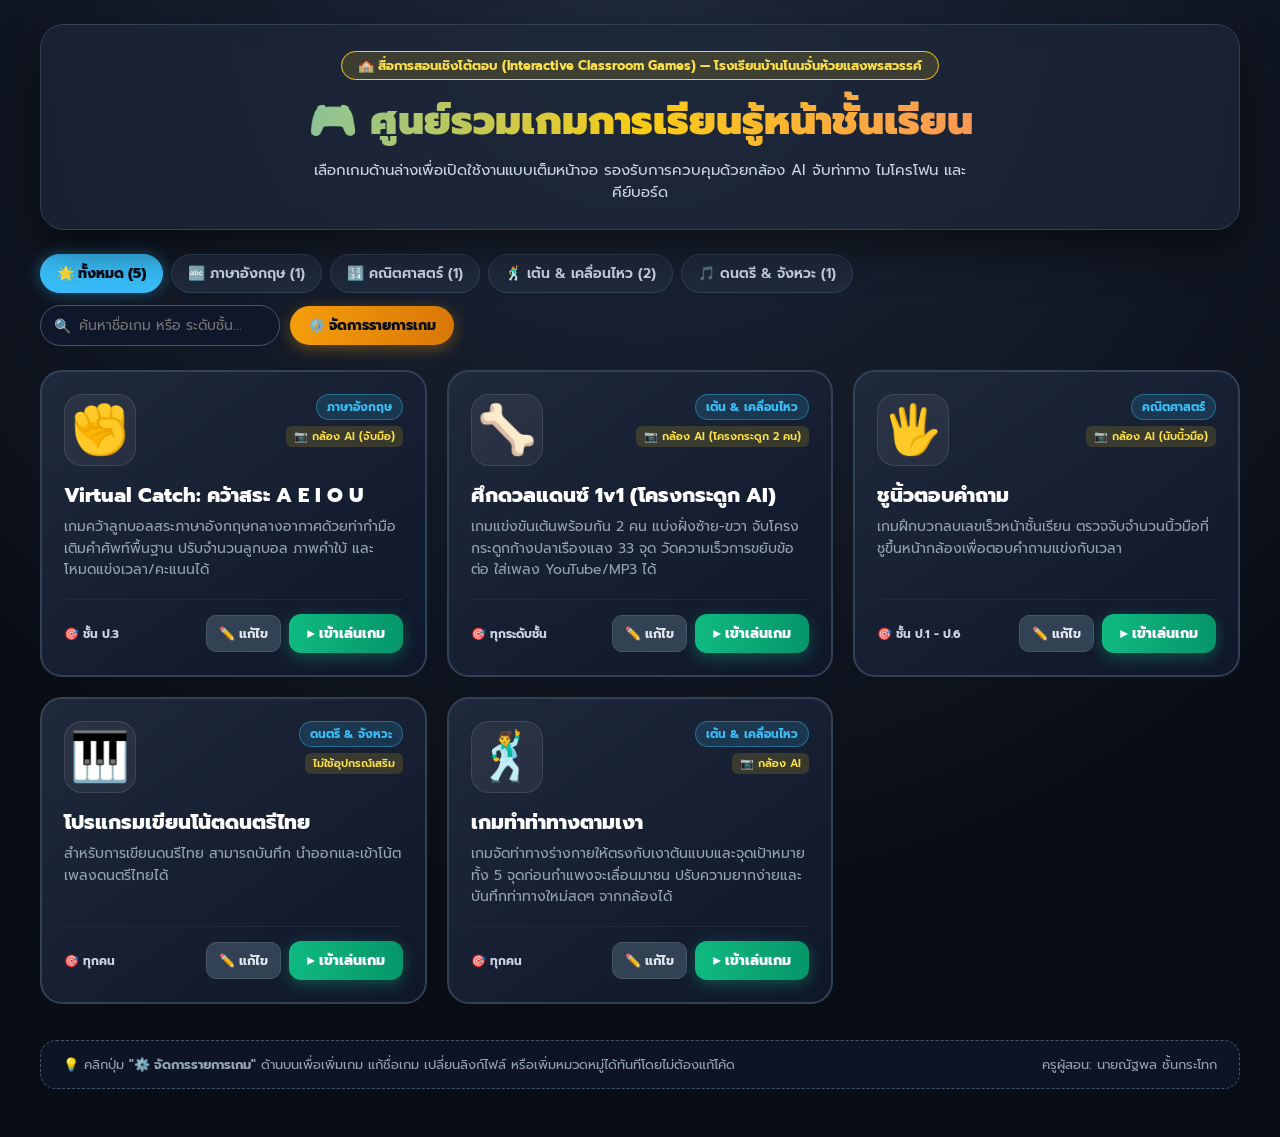
==== commit 214e5b34: "Update index.html" ====
--- a/index.html
+++ b/index.html
@@ -602,7 +602,7 @@
           title: "เกมทำท่าทางตามเงา",
           desc: "เกมจัดท่าทางร่างกายให้ตรงกับเงาต้นแบบและจุดเป้าหมายทั้ง 5 จุดก่อนกำแพงจะเลื่อนมาชน ปรับความยากง่ายและบันทึกท่าทางใหม่สดๆ จากกล้องได้",
           icon: "🕺",
-          category: "🕺 เต้น & เคลื่อนไหวc",
+          category: "movement",
           sensor: "📷 กล้อง AI",
           grade: "ทุกคน",
           file: "human-tetris-pose.html",
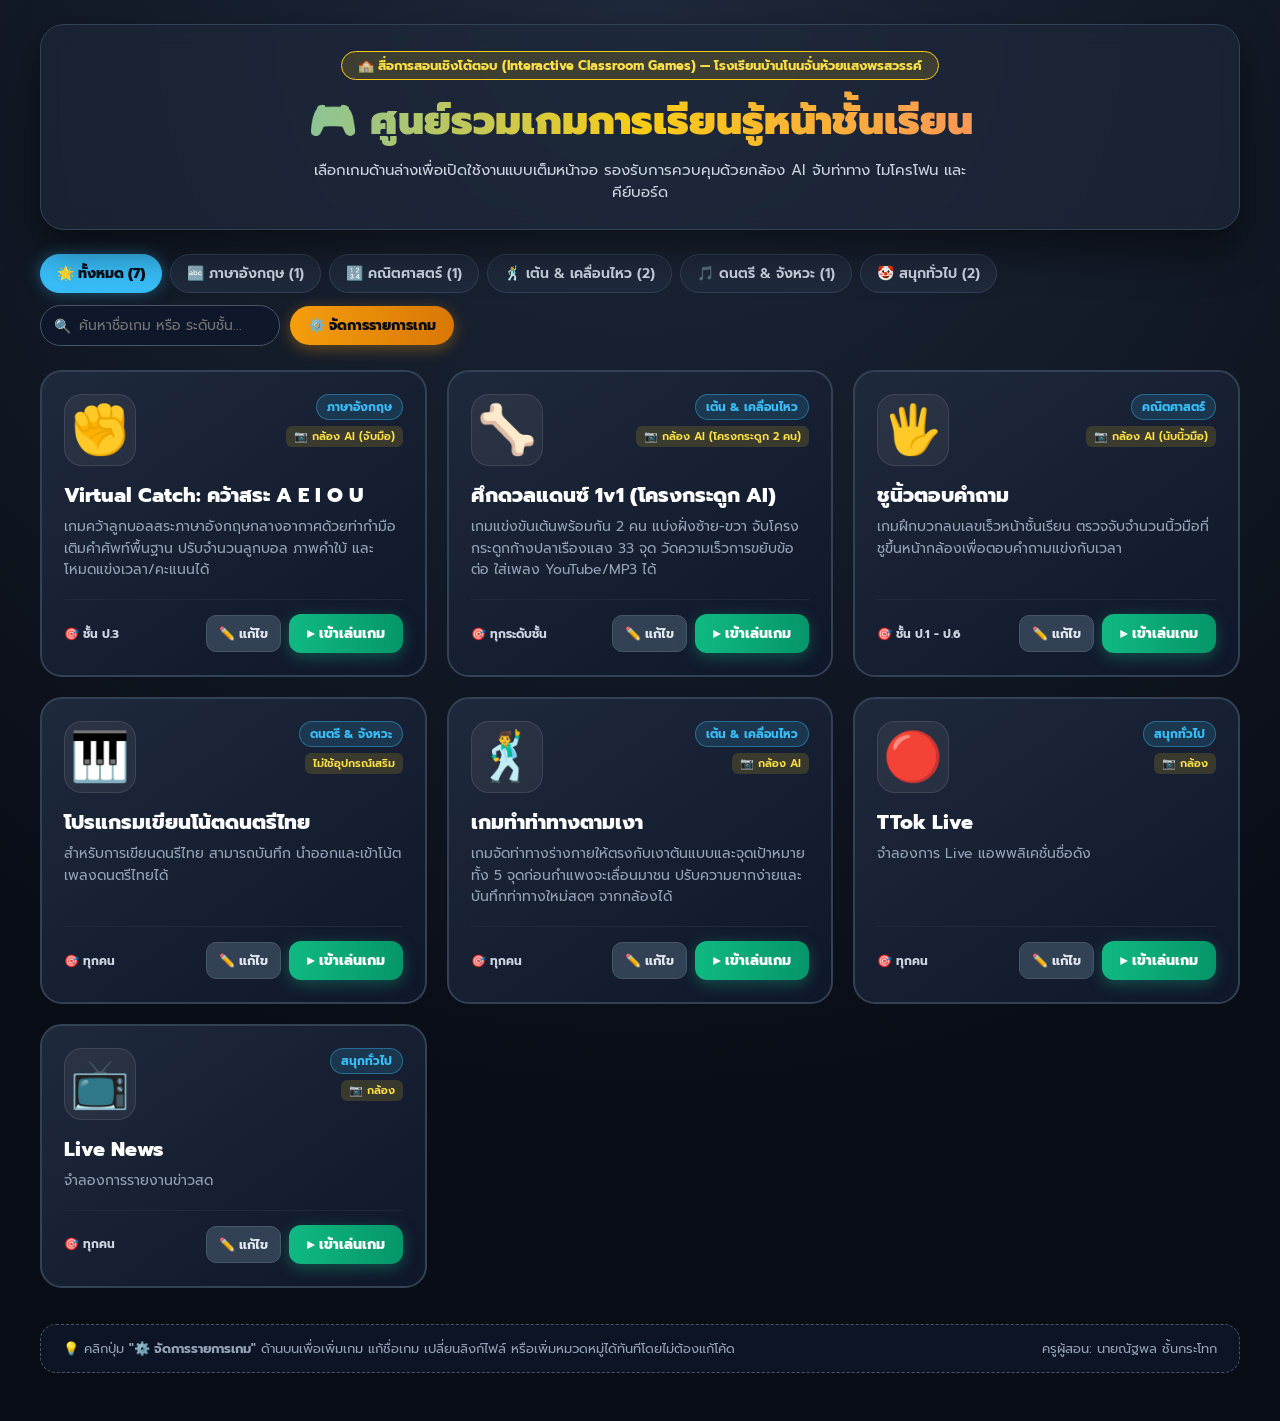
==== commit 50c87231: "Update index.html" ====
--- a/index.html
+++ b/index.html
@@ -555,7 +555,8 @@
         { id: "english", label: "🔤 ภาษาอังกฤษ" },
         { id: "math", label: "🔢 คณิตศาสตร์" },
         { id: "movement", label: "🕺 เต้น & เคลื่อนไหว" },
-        { id: "music", label: "🎵 ดนตรี & จังหวะ" }
+        { id: "music", label: "🎵 ดนตรี & จังหวะ" },
+        { id: "funny", label: "🤡 สนุกทั่วไป" }
       ],
       games: [
         {
@@ -607,6 +608,26 @@
           grade: "ทุกคน",
           file: "human-tetris-pose.html",
           ready: true
+        },
+        {
+          title: "TTok Live",
+          desc: "จำลองการ Live แอพพลิเคชั่นชื่อดัง",
+          icon: "🔴",
+          category: "funny",
+          sensor: "📷 กล้อง",
+          grade: "ทุกคน",
+          file: "live.html",
+          ready: true
+        },
+        {
+          title: "Live News",
+          desc: "จำลองการรายงานข่าวสด",
+          icon: "📺",
+          category: "funny",
+          sensor: "📷 กล้อง",
+          grade: "ทุกคน",
+          file: "news.html",
+          ready: true
         }
       ]
     };
